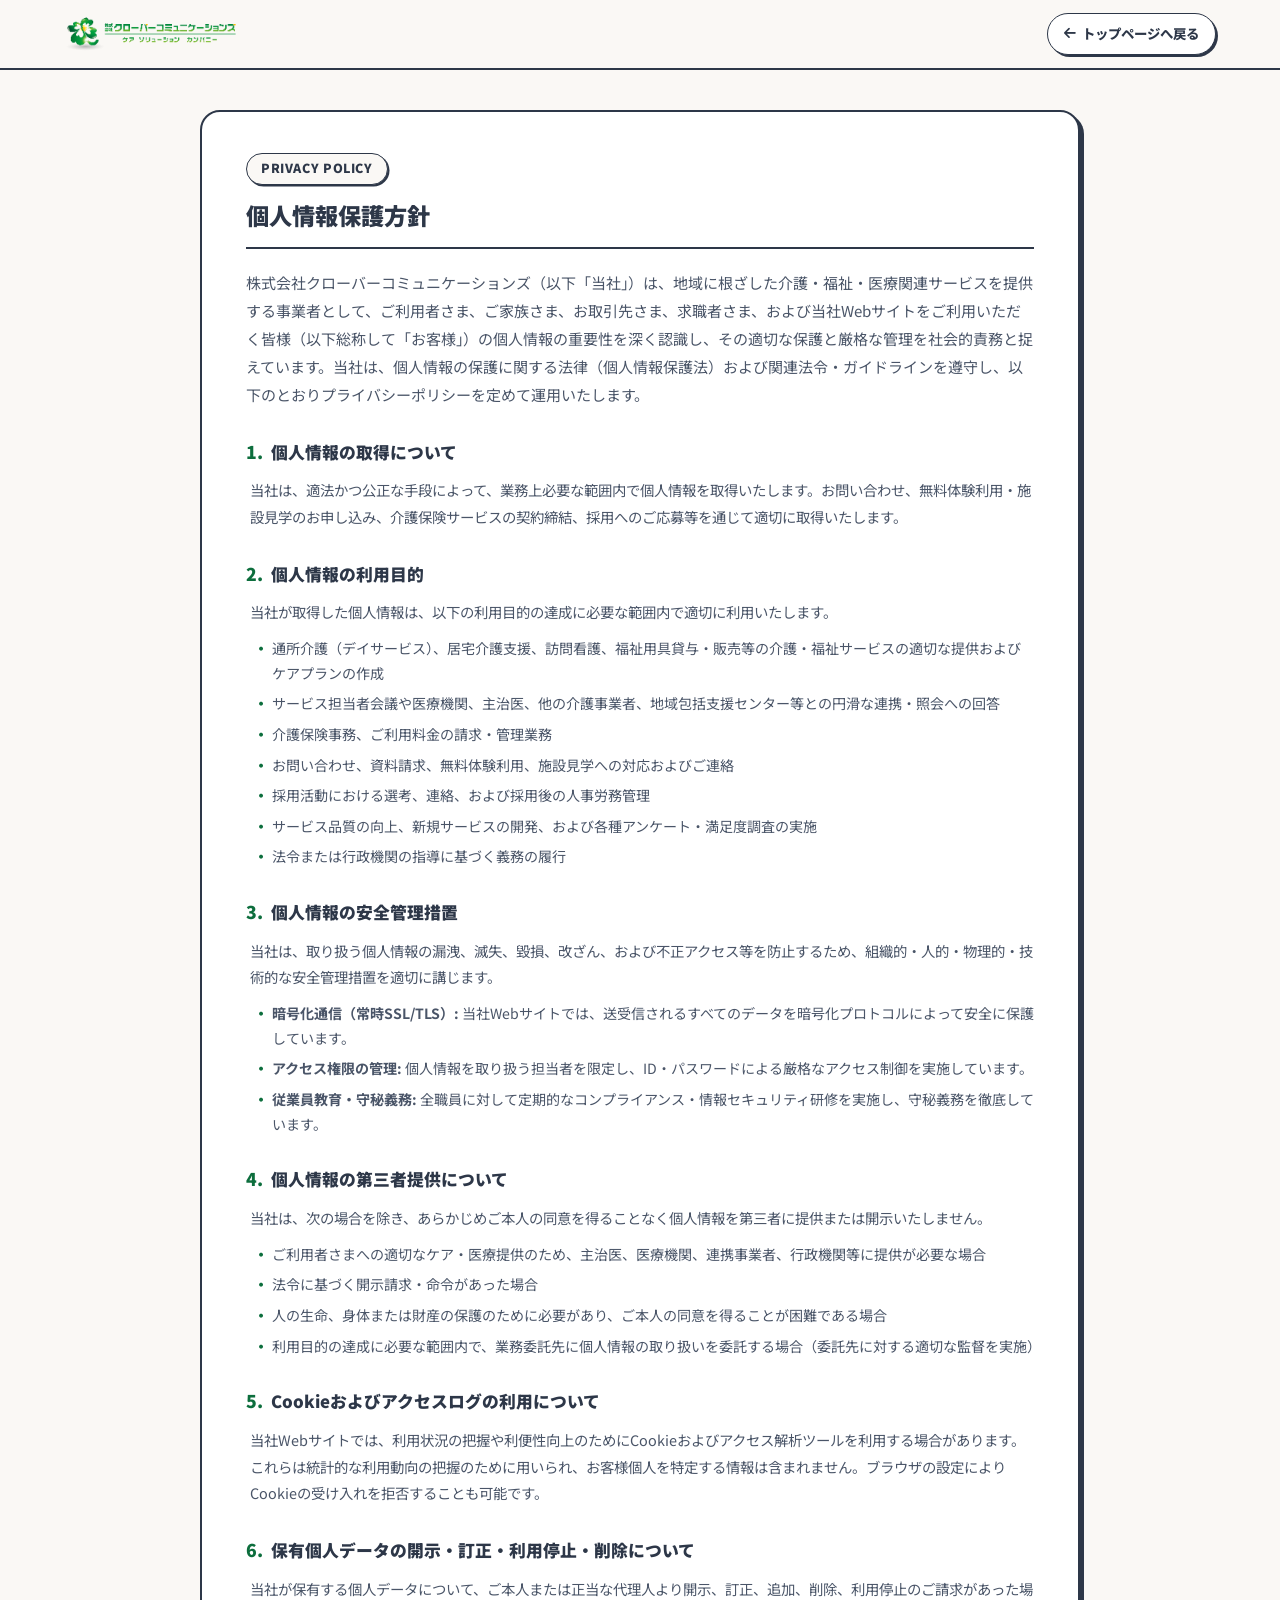
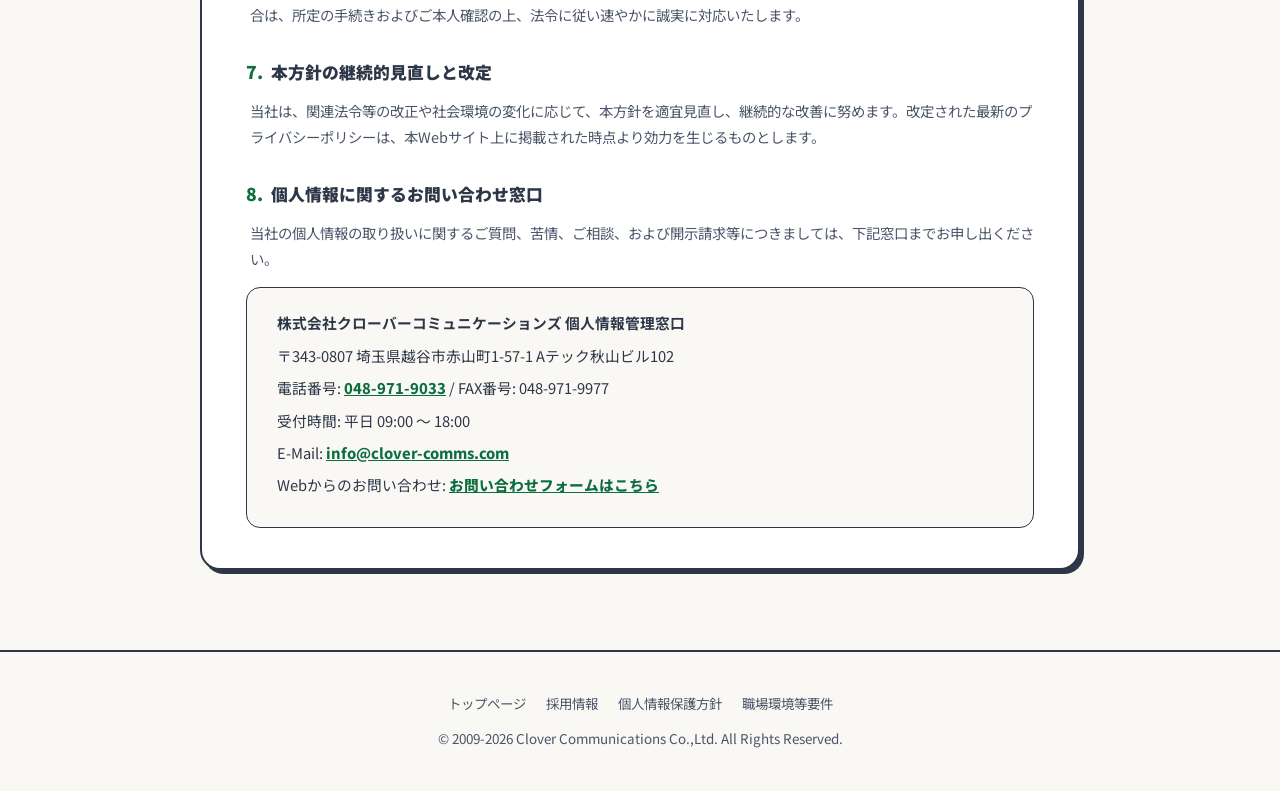
==== privacy.html @ 662849c2 "feat: Clover Communications website initial release (Uniam tone, GWS form integration, mobile respon" ====
<!DOCTYPE html>
<html lang="ja">
<head>
    <meta charset="UTF-8">
    <meta name="viewport" content="width=device-width, initial-scale=1.0">
    <title>個人情報保護方針 | 株式会社クローバーコミュニケーションズ</title>
    <meta name="description" content="株式会社クローバーコミュニケーションズの個人情報保護方針（プライバシーポリシー）および介護職員等処遇改善加算にかかる職場環境等要件のページです。">
    
    <!-- Google Fonts -->
    <link rel="preconnect" href="https://fonts.googleapis.com">
    <link rel="preconnect" href="https://fonts.gstatic.com" crossorigin>
    <link href="https://fonts.googleapis.com/css2?family=Noto+Sans+JP:wght@400;500;700;800;900&family=Shippori+Mincho:wght@600;800&family=Zen+Maru+Gothic:wght@700;900&display=swap" rel="stylesheet">
    
    <!-- FontAwesome -->
    <link rel="stylesheet" href="https://cdnjs.cloudflare.com/ajax/libs/font-awesome/6.4.0/css/all.min.css">
    
    <link rel="stylesheet" href="service.css">
    <style>
        .policy-container {
            max-width: 920px;
            margin: 40px auto 80px;
            padding: 0 20px;
        }
        .policy-card {
            background: #FFFFFF;
            border: 2px solid var(--border-dark);
            border-radius: 20px;
            padding: 40px 44px;
            box-shadow: var(--shadow-solid);
            margin-bottom: 36px;
        }
        .policy-card h2 {
            font-size: 1.45rem;
            font-weight: 900;
            color: var(--text-main);
            margin-bottom: 20px;
            padding-bottom: 12px;
            border-bottom: 2px solid var(--border-dark);
            display: flex;
            align-items: center;
            gap: 10px;
        }
        .policy-lead {
            font-size: 0.94rem;
            color: var(--text-muted);
            line-height: 1.85;
            margin-bottom: 28px;
        }
        .policy-section {
            margin-bottom: 28px;
        }
        .policy-section:last-child {
            margin-bottom: 0;
        }
        .policy-section h3 {
            font-size: 1.05rem;
            font-weight: 900;
            color: var(--text-main);
            margin-bottom: 10px;
            display: flex;
            align-items: baseline;
            gap: 8px;
        }
        .policy-section h3 span.num {
            font-size: 1.1rem;
            color: var(--primary);
            font-weight: 900;
        }
        .policy-section p {
            font-size: 0.9rem;
            color: var(--text-muted);
            line-height: 1.85;
            margin: 0 0 10px 0;
            padding-left: 4px;
        }
        .policy-section ul {
            list-style: none;
            padding-left: 8px;
            margin: 8px 0;
        }
        .policy-section ul li {
            font-size: 0.88rem;
            color: var(--text-muted);
            line-height: 1.75;
            position: relative;
            padding-left: 18px;
            margin-bottom: 6px;
        }
        .policy-section ul li::before {
            content: "・";
            position: absolute;
            left: 0;
            color: var(--primary);
            font-weight: 900;
        }
        .contact-info-box {
            background: #FAF8F5;
            border: 1.5px solid var(--border-dark);
            border-radius: 14px;
            padding: 22px 26px;
            margin-top: 14px;
        }
        .contact-info-box p {
            font-size: 0.92rem;
            color: var(--text-main);
            line-height: 1.8;
            margin-bottom: 6px;
        }
        .contact-info-box a {
            color: var(--primary);
            font-weight: 800;
            text-decoration: underline;
        }

        /* 職場環境要件テーブル */
        .workplace-table {
            width: 100%;
            border-collapse: separate;
            border-spacing: 0;
            border: 1.5px solid var(--border-dark);
            border-radius: 12px;
            overflow: hidden;
            background: #FFFFFF;
            margin-top: 16px;
        }
        .workplace-table th,
        .workplace-table td {
            padding: 14px 18px;
            font-size: 0.9rem;
            border-bottom: 1px solid #E2E8F0;
            line-height: 1.7;
        }
        .workplace-table th {
            background: #FAF8F5;
            color: var(--text-main);
            font-weight: 800;
            width: 32%;
            border-right: 1px solid #E2E8F0;
            vertical-align: top;
        }
        .workplace-table td {
            color: var(--text-muted);
        }
        .workplace-table tr:last-child th,
        .workplace-table tr:last-child td {
            border-bottom: none;
        }

        @media (max-width: 768px) {
            .policy-card {
                padding: 24px 20px;
            }
            .policy-card h2 {
                font-size: 1.25rem;
            }
            .workplace-table th,
            .workplace-table td {
                display: block;
                width: 100%;
            }
            .workplace-table th {
                border-right: none;
                border-bottom: 1px solid #E2E8F0;
                background: #F1EFEA;
            }
        }
    </style>
</head>
<body>

    <!-- Header -->
    <header class="service-header">
        <div class="service-header-container">
            <a href="index.html" class="service-header-logo">
                <img src="logo clover.png" alt="株式会社クローバーコミュニケーションズ">
            </a>
            <div class="service-header-actions">
                <a href="index.html" class="btn-header-back">
                    <i class="fa-solid fa-arrow-left"></i> トップページへ戻る
                </a>
            </div>
        </div>
    </header>

    <div class="policy-container">

        <!-- 個人情報保護方針 -->
        <div class="policy-card" id="privacy">
            <span class="section-sub-pill">PRIVACY POLICY</span>
            <h2>個人情報保護方針</h2>
            <p class="policy-lead">
                株式会社クローバーコミュニケーションズ（以下「当社」）は、地域に根ざした介護・福祉・医療関連サービスを提供する事業者として、ご利用者さま、ご家族さま、お取引先さま、求職者さま、および当社Webサイトをご利用いただく皆様（以下総称して「お客様」）の個人情報の重要性を深く認識し、その適切な保護と厳格な管理を社会的責務と捉えています。当社は、個人情報の保護に関する法律（個人情報保護法）および関連法令・ガイドラインを遵守し、以下のとおりプライバシーポリシーを定めて運用いたします。
            </p>

            <div class="policy-section">
                <h3><span class="num">1.</span> 個人情報の取得について</h3>
                <p>当社は、適法かつ公正な手段によって、業務上必要な範囲内で個人情報を取得いたします。お問い合わせ、無料体験利用・施設見学のお申し込み、介護保険サービスの契約締結、採用へのご応募等を通じて適切に取得いたします。</p>
            </div>

            <div class="policy-section">
                <h3><span class="num">2.</span> 個人情報の利用目的</h3>
                <p>当社が取得した個人情報は、以下の利用目的の達成に必要な範囲内で適切に利用いたします。</p>
                <ul>
                    <li>通所介護（デイサービス）、居宅介護支援、訪問看護、福祉用具貸与・販売等の介護・福祉サービスの適切な提供およびケアプランの作成</li>
                    <li>サービス担当者会議や医療機関、主治医、他の介護事業者、地域包括支援センター等との円滑な連携・照会への回答</li>
                    <li>介護保険事務、ご利用料金の請求・管理業務</li>
                    <li>お問い合わせ、資料請求、無料体験利用、施設見学への対応およびご連絡</li>
                    <li>採用活動における選考、連絡、および採用後の人事労務管理</li>
                    <li>サービス品質の向上、新規サービスの開発、および各種アンケート・満足度調査の実施</li>
                    <li>法令または行政機関の指導に基づく義務の履行</li>
                </ul>
            </div>

            <div class="policy-section">
                <h3><span class="num">3.</span> 個人情報の安全管理措置</h3>
                <p>当社は、取り扱う個人情報の漏洩、滅失、毀損、改ざん、および不正アクセス等を防止するため、組織的・人的・物理的・技術的な安全管理措置を適切に講じます。</p>
                <ul>
                    <li><strong>暗号化通信（常時SSL/TLS）:</strong> 当社Webサイトでは、送受信されるすべてのデータを暗号化プロトコルによって安全に保護しています。</li>
                    <li><strong>アクセス権限の管理:</strong> 個人情報を取り扱う担当者を限定し、ID・パスワードによる厳格なアクセス制御を実施しています。</li>
                    <li><strong>従業員教育・守秘義務:</strong> 全職員に対して定期的なコンプライアンス・情報セキュリティ研修を実施し、守秘義務を徹底しています。</li>
                </ul>
            </div>

            <div class="policy-section">
                <h3><span class="num">4.</span> 個人情報の第三者提供について</h3>
                <p>当社は、次の場合を除き、あらかじめご本人の同意を得ることなく個人情報を第三者に提供または開示いたしません。</p>
                <ul>
                    <li>ご利用者さまへの適切なケア・医療提供のため、主治医、医療機関、連携事業者、行政機関等に提供が必要な場合</li>
                    <li>法令に基づく開示請求・命令があった場合</li>
                    <li>人の生命、身体または財産の保護のために必要があり、ご本人の同意を得ることが困難である場合</li>
                    <li>利用目的の達成に必要な範囲内で、業務委託先に個人情報の取り扱いを委託する場合（委託先に対する適切な監督を実施）</li>
                </ul>
            </div>

            <div class="policy-section">
                <h3><span class="num">5.</span> Cookieおよびアクセスログの利用について</h3>
                <p>当社Webサイトでは、利用状況の把握や利便性向上のためにCookieおよびアクセス解析ツールを利用する場合があります。これらは統計的な利用動向の把握のために用いられ、お客様個人を特定する情報は含まれません。ブラウザの設定によりCookieの受け入れを拒否することも可能です。</p>
            </div>

            <div class="policy-section">
                <h3><span class="num">6.</span> 保有個人データの開示・訂正・利用停止・削除について</h3>
                <p>当社が保有する個人データについて、ご本人または正当な代理人より開示、訂正、追加、削除、利用停止のご請求があった場合は、所定の手続きおよびご本人確認の上、法令に従い速やかに誠実に対応いたします。</p>
            </div>

            <div class="policy-section">
                <h3><span class="num">7.</span> 本方針の継続的見直しと改定</h3>
                <p>当社は、関連法令等の改正や社会環境の変化に応じて、本方針を適宜見直し、継続的な改善に努めます。改定された最新のプライバシーポリシーは、本Webサイト上に掲載された時点より効力を生じるものとします。</p>
            </div>

            <div class="policy-section">
                <h3><span class="num">8.</span> 個人情報に関するお問い合わせ窓口</h3>
                <p>当社の個人情報の取り扱いに関するご質問、苦情、ご相談、および開示請求等につきましては、下記窓口までお申し出ください。</p>
                <div class="contact-info-box">
                    <p><strong>株式会社クローバーコミュニケーションズ 個人情報管理窓口</strong></p>
                    <p>〒343-0807 埼玉県越谷市赤山町1-57-1 Aテック秋山ビル102</p>
                    <p>電話番号: <a href="tel:048-971-9033">048-971-9033</a> / FAX番号: 048-971-9977</p>
                    <p>受付時間: 平日 09:00 〜 18:00</p>
                    <p>E-Mail: <a href="mailto:info@clover-comms.com">info@clover-comms.com</a></p>
                    <p>Webからのお問い合わせ: <a href="index.html#contact">お問い合わせフォームはこちら</a></p>
                </div>
            </div>
        </div>

        </div>

    <!-- Footer -->
    <footer class="service-footer">
        <div style="margin-bottom:12px; display:flex; justify-content:center; gap:20px; flex-wrap:wrap; font-size:0.84rem;">
            <a href="index.html" style="color:var(--text-muted); text-decoration:none;">トップページ</a>
            <a href="recruit.html" style="color:var(--text-muted, #718096); text-decoration:none;">採用情報</a>
            <a href="privacy.html" style="color:var(--text-muted); text-decoration:none;">個人情報保護方針</a>
            <a href="workplace.html" style="color:var(--text-muted); text-decoration:none;">職場環境等要件</a>
        </div>
        <p>&copy; 2009-2026 Clover Communications Co.,Ltd. All Rights Reserved.</p>
    </footer>

</body>
</html>
---- service.css ----
/* --------------------------------------------------
   Service Detail Pages CSS Design (Uniam & Kurumi Tone)
   株式会社クローバーコミュニケーションズ
-------------------------------------------------- */

:root {
    --primary: #0D6E3D;
    --primary-hover: #09522D;
    --primary-light: rgba(13, 110, 61, 0.08);
    --accent-gold: #D97706;
    --accent-yellow: #FACC15;
    --bg-main: #FAF8F5;
    --bg-card: #FFFFFF;
    --text-main: #2D3748;
    --text-muted: #4A5568;
    --border-dark: #2D3748;
    --shadow-solid: 4px 4px 0px #2D3748;
    --shadow-solid-sm: 2.5px 2.5px 0px #2D3748;
    --font-main: 'Noto Sans JP', -apple-system, BlinkMacSystemFont, 'Segoe UI', Roboto, sans-serif;
    --font-serif: 'Shippori Mincho', 'Noto Serif JP', serif;
}

*, *::before, *::after {
    box-sizing: border-box;
    margin: 0;
    padding: 0;
}

body {
    font-family: var(--font-main);
    background-color: var(--bg-main);
    color: var(--text-main);
    line-height: 1.75;
    -webkit-font-smoothing: antialiased;
}

/* Header */
.service-header {
    position: sticky;
    top: 0;
    width: 100%;
    height: 70px;
    background: rgba(250, 248, 245, 0.95);
    backdrop-filter: blur(12px);
    -webkit-backdrop-filter: blur(12px);
    border-bottom: 2px solid var(--border-dark);
    z-index: 100;
    display: flex;
    align-items: center;
}

.service-header-container {
    max-width: 1200px;
    width: 100%;
    margin: 0 auto;
    padding: 0 24px;
    display: flex;
    align-items: center;
    justify-content: space-between;
}

.service-header-logo {
    display: flex;
    align-items: center;
    gap: 10px;
    text-decoration: none;
    color: var(--text-main);
}

.service-header-logo img {
    height: 38px;
    width: auto;
    object-fit: contain;
}

.service-header-actions {
    display: flex;
    align-items: center;
    gap: 14px;
}

.btn-header-back {
    display: inline-flex;
    align-items: center;
    gap: 6px;
    padding: 8px 16px;
    border-radius: 30px;
    border: 1.5px solid var(--border-dark);
    background: #FFFFFF;
    color: var(--text-main);
    font-size: 0.84rem;
    font-weight: 800;
    text-decoration: none;
    box-shadow: 2px 2px 0px var(--border-dark);
    transition: all 0.2s ease;
}

.btn-header-back:hover {
    background: #FAF8F5;
    transform: translate(-1px, -1px);
    box-shadow: 3px 3px 0px var(--border-dark);
}

.btn-header-contact {
    display: inline-flex;
    align-items: center;
    gap: 6px;
    padding: 8px 18px;
    border-radius: 30px;
    border: 1.5px solid var(--border-dark);
    background: var(--primary);
    color: #FFFFFF !important;
    font-size: 0.84rem;
    font-weight: 800;
    text-decoration: none;
    box-shadow: 2px 2px 0px var(--border-dark);
    transition: all 0.2s ease;
}

.btn-header-contact:hover {
    background: var(--primary-hover);
    transform: translate(-1px, -1px);
    box-shadow: 3px 3px 0px var(--border-dark);
}

/* Hero Section */
.service-hero {
    padding: 50px 24px 40px;
    background: #FAF8F5;
    position: relative;
    overflow: hidden;
}

.service-hero-container {
    max-width: 1100px;
    margin: 0 auto;
    display: grid;
    grid-template-columns: 1.1fr 0.9fr;
    gap: 40px;
    align-items: center;
}

.hero-cat-tag {
    display: inline-flex;
    align-items: center;
    gap: 6px;
    padding: 4px 14px;
    background: #FFFFFF;
    color: #2D3748 !important;
    border: 1.5px solid var(--border-dark);
    border-radius: 20px;
    font-size: 0.8rem;
    font-weight: 900;
    box-shadow: 1.5px 1.5px 0px var(--border-dark);
    margin-bottom: 14px;
    width: fit-content !important;
    align-self: flex-start !important;
}

.hero-main-h1 {
    font-size: clamp(1.8rem, 3.5vw, 2.4rem);
    font-weight: 900;
    line-height: 1.35;
    color: var(--text-main);
    margin-bottom: 16px;
    letter-spacing: -0.01em;
}

.hero-main-h1 span.highlight-green {
    color: var(--primary);
    background: linear-gradient(transparent 65%, rgba(13, 110, 61, 0.15) 65%);
}

.hero-desc {
    font-size: 0.98rem;
    color: var(--text-muted);
    line-height: 1.8;
    margin-bottom: 24px;
}

.hero-badges-row {
    display: flex;
    flex-wrap: wrap;
    gap: 8px;
}

.hero-badge-item {
    display: inline-flex;
    align-items: center;
    gap: 6px;
    padding: 6px 12px;
    background: #FFFFFF;
    border: 1.5px solid var(--border-dark);
    border-radius: 12px;
    font-size: 0.82rem;
    font-weight: 800;
    color: var(--text-main);
    box-shadow: 2px 2px 0px var(--border-dark);
}

.hero-badge-item i {
    color: var(--accent-gold);
}

.service-hero-photo-frame {
    width: 100%;
    height: 340px;
    border-radius: 24px;
    border: 2.5px solid var(--border-dark);
    box-shadow: var(--shadow-solid);
    overflow: hidden;
    position: relative;
    background: #FFFFFF;
}

.service-hero-img {
    width: 100%;
    height: 100%;
    object-fit: cover;
    object-position: center;
}

/* Points Section (3つの特徴) */
.service-points-section {
    padding: 60px 24px;
    background: #FFFFFF;
    border-top: 2px solid var(--border-dark);
    border-bottom: 2px solid var(--border-dark);
}

.section-container {
    max-width: 1100px;
    margin: 0 auto;
}

.section-title-box {
    text-align: center;
    margin-bottom: 44px;
}

.section-sub-pill {
    display: inline-flex;
    align-items: center;
    gap: 6px;
    padding: 4px 14px;
    background: #FAF8F5;
    color: #2D3748 !important;
    border: 1.5px solid var(--border-dark);
    border-radius: 20px;
    font-size: 0.78rem;
    font-weight: 900;
    letter-spacing: 0.05em;
    box-shadow: 1.5px 1.5px 0px var(--border-dark);
    margin-bottom: 10px;
    width: fit-content !important;
    align-self: flex-start !important;
}

.section-h2 {
    font-size: clamp(1.5rem, 2.8vw, 2rem);
    font-weight: 900;
    color: var(--text-main);
}

.points-grid-3 {
    display: grid;
    grid-template-columns: repeat(3, 1fr);
    gap: 24px;
}

.point-card {
    background: #FAF8F5;
    border: 2px solid var(--border-dark);
    border-radius: 20px;
    padding: 28px 22px;
    box-shadow: var(--shadow-solid);
    display: flex;
    flex-direction: column;
    position: relative;
}

.point-card-num {
    display: inline-flex;
    align-items: center;
    justify-content: center;
    width: 38px;
    height: 38px;
    border-radius: 50%;
    background: var(--primary);
    color: #FFFFFF;
    font-weight: 900;
    font-size: 1.1rem;
    border: 1.5px solid var(--border-dark);
    box-shadow: 1.5px 1.5px 0px var(--border-dark);
    margin-bottom: 16px;
}

.point-card h3 {
    font-size: 1.15rem;
    font-weight: 900;
    color: var(--text-main);
    margin-bottom: 12px;
    line-height: 1.45;
    min-height: 2.9em;
}

.point-card p {
    font-size: 0.88rem;
    color: var(--text-muted);
    line-height: 1.7;
    flex: 1;
    margin-bottom: 16px;
}

.point-card-img-box {
    width: 100%;
    height: 160px;
    border-radius: 12px;
    overflow: hidden;
    border: 1.5px solid var(--border-dark);
    margin-top: auto;
    box-shadow: 1.5px 1.5px 0px var(--border-dark);
}
.point-card-img-box img {
    width: 100%;
    height: 100%;
    object-fit: cover;
}

/* Facility & Service Details */
.service-details-section {
    padding: 60px 24px;
    background: #FAF8F5;
}

.details-block-grid {
    display: grid;
    grid-template-columns: 1fr 1fr;
    gap: 30px;
    margin-bottom: 40px;
}

.details-info-card {
    background: #FFFFFF;
    border: 2px solid var(--border-dark);
    border-radius: 20px;
    padding: 28px 24px;
    box-shadow: var(--shadow-solid);
}

.details-info-card h3 {
    font-size: 1.2rem;
    font-weight: 900;
    color: var(--text-main);
    margin-bottom: 16px;
    display: flex;
    align-items: center;
    gap: 10px;
}

.details-info-card h3 i {
    color: var(--primary);
}

.spec-table {
    width: 100%;
    border-collapse: collapse;
    font-size: 0.88rem;
}

.spec-table tr {
    border-bottom: 1px solid #E2E8F0;
}

.spec-table tr:last-child {
    border-bottom: none;
}

.spec-table th {
    width: 32%;
    padding: 12px 8px;
    text-align: left;
    font-weight: 800;
    color: var(--text-main);
    background: #FAF8F5;
}

.spec-table td {
    padding: 12px 10px;
    color: var(--text-muted);
}

/* Price Section */
.service-price-section {
    padding: 60px 24px;
    background: #FFFFFF;
    border-top: 2px solid var(--border-dark);
    border-bottom: 2px solid var(--border-dark);
}

.price-summary-box {
    background: #FAF8F5;
    border: 2px solid var(--border-dark);
    border-radius: 20px;
    padding: 30px;
    box-shadow: var(--shadow-solid);
    max-width: 800px;
    margin: 0 auto 30px;
}

.price-main-tag {
    text-align: center;
    margin-bottom: 20px;
}

.price-lead-label {
    font-size: 0.95rem;
    font-weight: 800;
    color: var(--text-muted);
    display: block;
    margin-bottom: 4px;
}

.price-main-amount {
    font-size: clamp(1.8rem, 4vw, 2.4rem);
    font-weight: 900;
    color: var(--primary);
}

.price-table-detail {
    width: 100%;
    border-collapse: collapse;
    font-size: 0.9rem;
    margin-top: 16px;
    background: #FFFFFF;
    border-radius: 12px;
    border: 1.5px solid var(--border-dark);
    overflow: hidden;
}

.price-table-detail th, .price-table-detail td {
    padding: 12px 16px;
    border-bottom: 1px solid #E2E8F0;
}

.price-table-detail tr:last-child th, .price-table-detail tr:last-child td {
    border-bottom: none;
}

.price-table-detail th {
    text-align: left;
    background: #FAF8F5;
    font-weight: 800;
    width: 50%;
}

.price-table-detail td {
    text-align: right;
    font-weight: 700;
    color: var(--text-main);
}

.price-note-text {
    font-size: 0.78rem;
    color: var(--text-muted);
    line-height: 1.6;
    margin-top: 14px;
    text-align: center;
}

/* Access & Info Section */
.service-access-section {
    padding: 60px 24px;
    background: #FAF8F5;
}

.access-grid {
    display: grid;
    grid-template-columns: 1fr 1fr;
    gap: 30px;
    background: #FFFFFF;
    border: 2px solid var(--border-dark);
    border-radius: 20px;
    box-shadow: var(--shadow-solid);
    overflow: hidden;
}

.access-info-panel {
    padding: 36px 30px;
    display: flex;
    flex-direction: column;
    justify-content: center;
}

.access-info-panel h3 {
    font-size: 1.3rem;
    font-weight: 900;
    color: var(--text-main);
    margin-bottom: 16px;
}

.access-list {
    list-style: none;
    font-size: 0.9rem;
    display: flex;
    flex-direction: column;
    gap: 12px;
}

.access-list li {
    display: flex;
    align-items: flex-start;
    gap: 10px;
}

.access-list li i {
    color: var(--primary);
    font-size: 1.1rem;
    margin-top: 3px;
}

.access-map-panel {
    width: 100%;
    min-height: 320px;
}

.access-map-panel iframe {
    width: 100%;
    height: 100%;
    border: none;
}

/* CTA Contact Section */
.service-cta-section {
    padding: 70px 24px;
    background: #FFFFFF;
    text-align: center;
    border-top: 2px solid var(--border-dark);
}

.cta-box-inner {
    max-width: 880px;
    margin: 0 auto;
}

.cta-box-inner h2 {
    font-size: clamp(1.35rem, 2.8vw, 1.85rem);
    font-weight: 900;
    color: var(--text-main);
    margin-bottom: 14px;
    line-height: 1.45;
    word-break: keep-all;
    overflow-wrap: break-word;
    display: inline-block;
    max-width: 100%;
}

.cta-box-inner p {
    font-size: 0.94rem;
    color: var(--text-muted);
    line-height: 1.8;
    margin-bottom: 28px;
    max-width: 720px;
    margin-left: auto;
    margin-right: auto;
}

.cta-buttons-row {
    display: flex;
    justify-content: center;
    gap: 16px;
    flex-wrap: wrap;
}

.btn-cta-tel {
    display: inline-flex;
    align-items: center;
    gap: 10px;
    padding: 16px 32px;
    background: #FFFFFF;
    color: var(--primary);
    border: 2px solid var(--border-dark);
    border-radius: 40px;
    font-size: 1.05rem;
    font-weight: 900;
    text-decoration: none;
    box-shadow: var(--shadow-solid);
    transition: all 0.2s ease;
}

.btn-cta-tel:hover {
    background: #FAF8F5;
    transform: translate(-2px, -2px);
    box-shadow: 6px 6px 0px var(--border-dark);
}

.btn-cta-mail {
    display: inline-flex;
    align-items: center;
    gap: 10px;
    padding: 16px 32px;
    background: var(--primary);
    color: #FFFFFF !important;
    border: 2px solid var(--border-dark);
    border-radius: 40px;
    font-size: 1.05rem;
    font-weight: 900;
    text-decoration: none;
    box-shadow: var(--shadow-solid);
    transition: all 0.2s ease;
}

.btn-cta-mail:hover {
    background: var(--primary-hover);
    transform: translate(-2px, -2px);
    box-shadow: 6px 6px 0px var(--border-dark);
}

/* FAQ Section */
.service-faq-section {
    padding: 60px 24px;
    background: #FAF8F5;
    border-top: 2px solid var(--border-dark);
}

.faq-list-container {
    max-width: 860px;
    margin: 0 auto;
    display: flex;
    flex-direction: column;
    gap: 18px;
}

.faq-card-item {
    background: #FFFFFF;
    border: 2px solid var(--border-dark);
    border-radius: 18px;
    padding: 24px 26px;
    box-shadow: var(--shadow-solid);
    transition: all 0.2s ease;
}

.faq-card-item:hover {
    transform: translateY(-2px);
    box-shadow: 6px 6px 0px var(--border-dark);
}

.faq-q-row {
    display: flex;
    align-items: flex-start;
    gap: 14px;
    margin-bottom: 12px;
}

.faq-q-badge {
    display: inline-flex;
    align-items: center;
    justify-content: center;
    width: 32px;
    height: 32px;
    border-radius: 50%;
    background: var(--primary);
    color: #FFFFFF;
    font-weight: 900;
    font-size: 1rem;
    border: 1.5px solid var(--border-dark);
    box-shadow: 1.5px 1.5px 0px var(--border-dark);
    flex-shrink: 0;
}

.faq-q-title {
    font-size: 1.08rem;
    font-weight: 900;
    color: var(--text-main);
    line-height: 1.45;
    margin-top: 3px;
}

.faq-a-row {
    display: flex;
    align-items: flex-start;
    gap: 14px;
    padding-left: 46px;
}

.faq-a-badge {
    display: inline-flex;
    align-items: center;
    justify-content: center;
    width: 28px;
    height: 28px;
    border-radius: 50%;
    background: #FEF3C7;
    color: #92400E;
    font-weight: 900;
    font-size: 0.9rem;
    border: 1.5px solid var(--border-dark);
    box-shadow: 1px 1px 0px var(--border-dark);
    flex-shrink: 0;
}

.faq-a-text {
    font-size: 0.92rem;
    color: var(--text-muted);
    line-height: 1.8;
}

/* Footer (Matching index.html) */
.service-footer {
    padding: 40px 24px;
    background: #FAF8F5;
    border-top: 2px solid var(--border-dark);
    text-align: center;
    font-size: 0.84rem;
    color: var(--text-muted);
}

/* Responsive */
@media (max-width: 900px) {
    .service-hero-container,
    .details-block-grid,
    .access-grid,
    .points-grid-3 {
        grid-template-columns: 1fr;
    }

    .service-hero-photo-frame {
        height: 240px;
    }
}

@media (max-width: 768px) {
    /* Header: Compact single-line pill buttons on mobile */
    .service-header {
        padding: 8px 12px;
    }
    .service-header-logo img {
        height: 28px;
        max-width: 135px;
        object-fit: contain;
    }
    .service-header-actions {
        gap: 6px;
    }
    .btn-header-back {
        padding: 5px 9px;
        font-size: 0.75rem;
        white-space: nowrap;
        border-radius: 20px;
        box-shadow: 1.5px 1.5px 0px var(--border-dark);
    }
    .btn-header-contact {
        padding: 5px 11px;
        font-size: 0.75rem;
        white-space: nowrap;
        border-radius: 20px;
        box-shadow: 1.5px 1.5px 0px var(--border-dark);
    }

    /* サ高住・住宅型老人ホーム解説カード: スマホで1カラム化（縦並び） */
    .sakoju-guide-card,
    .home-guide-card {
        padding: 20px 16px;
        border-radius: 16px;
        margin-top: 24px;
    }
    .sakoju-guide-grid,
    .home-guide-grid {
        grid-template-columns: 1fr !important;
        gap: 12px !important;
    }
    .sakoju-guide-item,
    .home-guide-item {
        padding: 16px 14px;
    }

    /* STEPフローカード: スマホで1カラム化 */
    .step-flow-card {
        grid-template-columns: 1fr !important;
        gap: 12px !important;
        padding: 16px 18px !important;
    }
    .step-badge-col {
        border-right: none !important;
        border-bottom: 1.5px dashed #E2E8F0 !important;
        padding-right: 0 !important;
        padding-bottom: 10px !important;
        text-align: left !important;
        display: flex;
        align-items: center;
        gap: 10px;
    }
    .step-badge-name {
        display: inline-block !important;
    }

    /* FAQの余白最適化 */
    .faq-a-row {
        padding-left: 0;
        margin-top: 8px;
    }
}
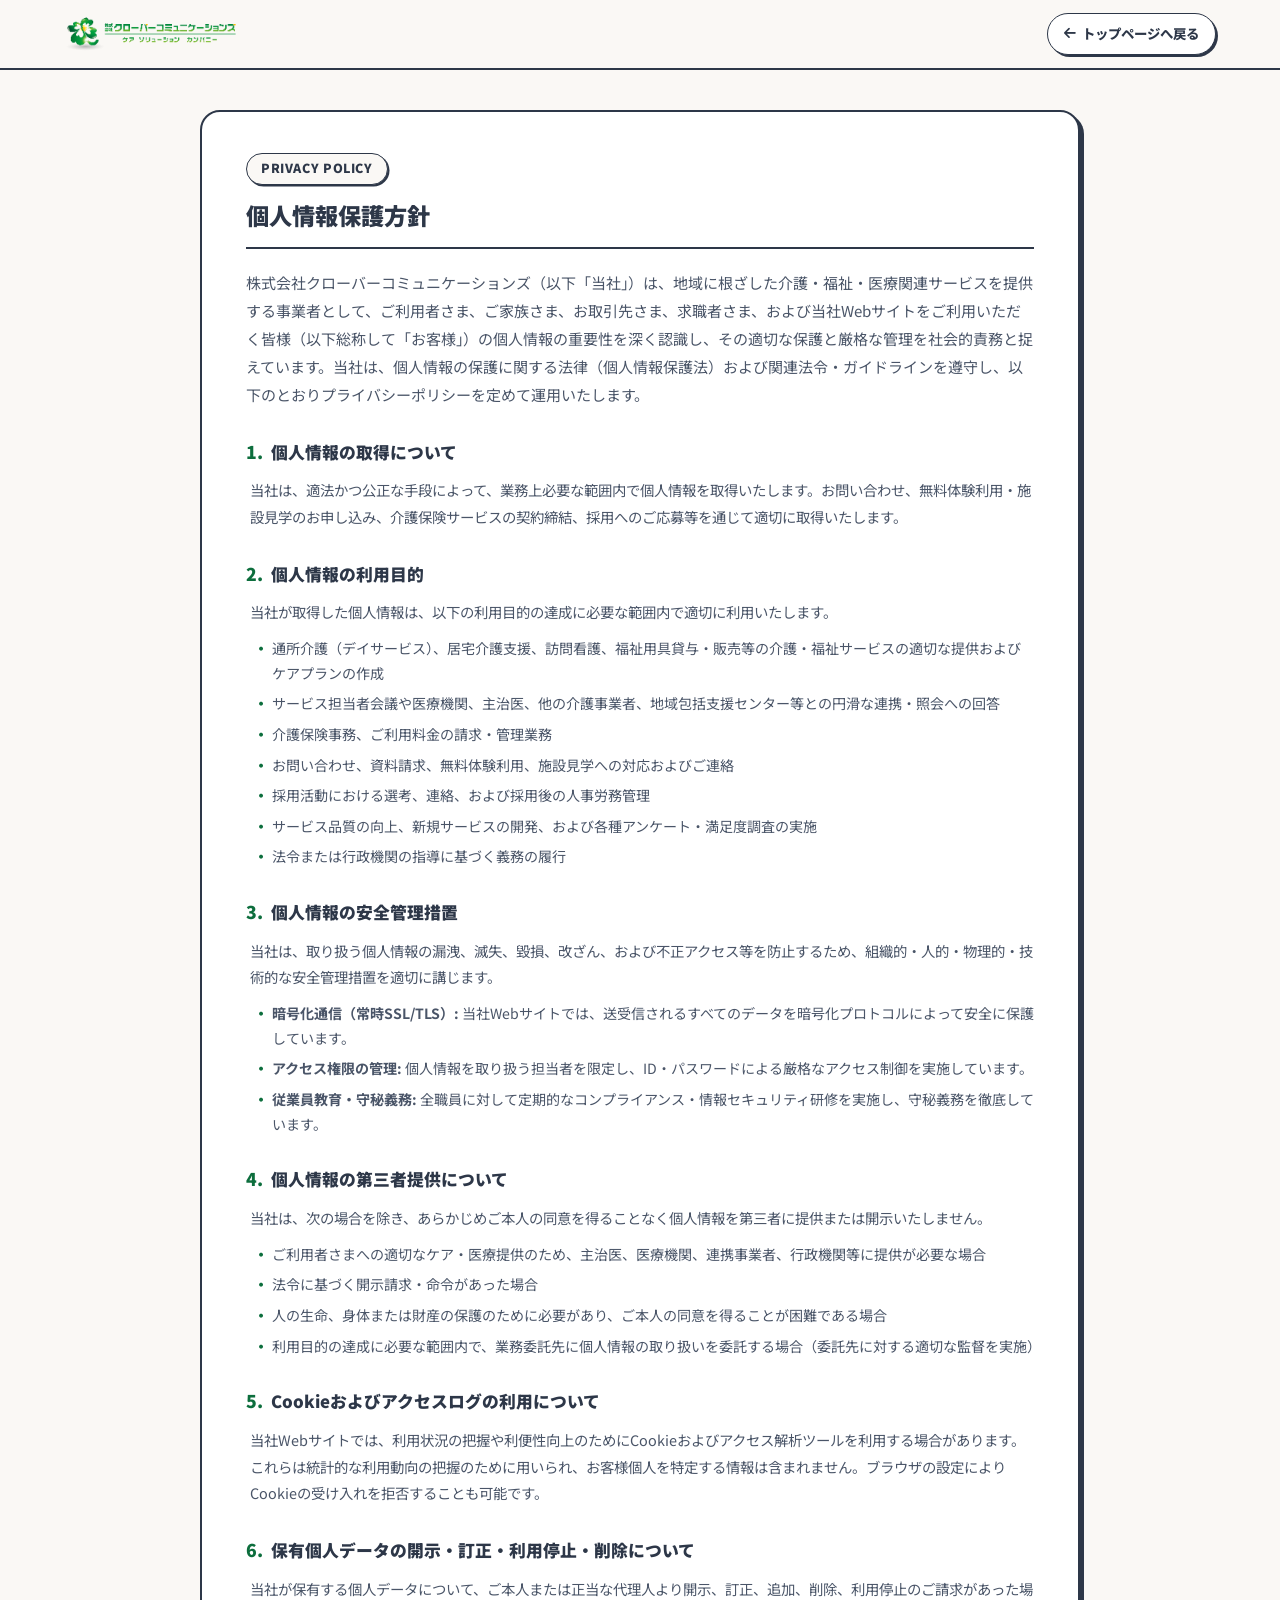
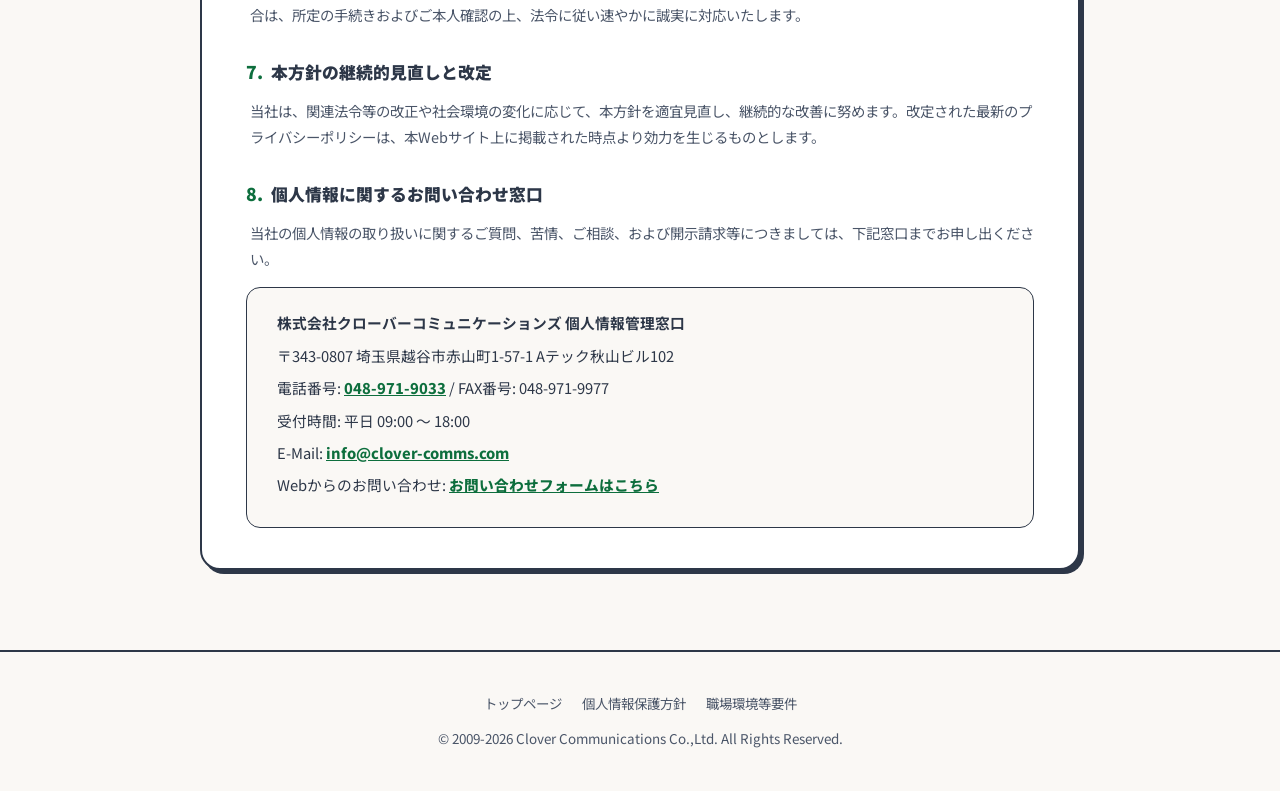
==== commit 563cc1b8: "hide: temporarily unlink recruit page from LP and subpages" ====
--- a/privacy.html
+++ b/privacy.html
@@ -267,7 +267,7 @@
     <footer class="service-footer">
         <div style="margin-bottom:12px; display:flex; justify-content:center; gap:20px; flex-wrap:wrap; font-size:0.84rem;">
             <a href="index.html" style="color:var(--text-muted); text-decoration:none;">トップページ</a>
-            <a href="recruit.html" style="color:var(--text-muted, #718096); text-decoration:none;">採用情報</a>
+            <!-- <a href="recruit.html" style="color:var(--text-muted, #718096); text-decoration:none;">採用情報</a> -->
             <a href="privacy.html" style="color:var(--text-muted); text-decoration:none;">個人情報保護方針</a>
             <a href="workplace.html" style="color:var(--text-muted); text-decoration:none;">職場環境等要件</a>
         </div>
